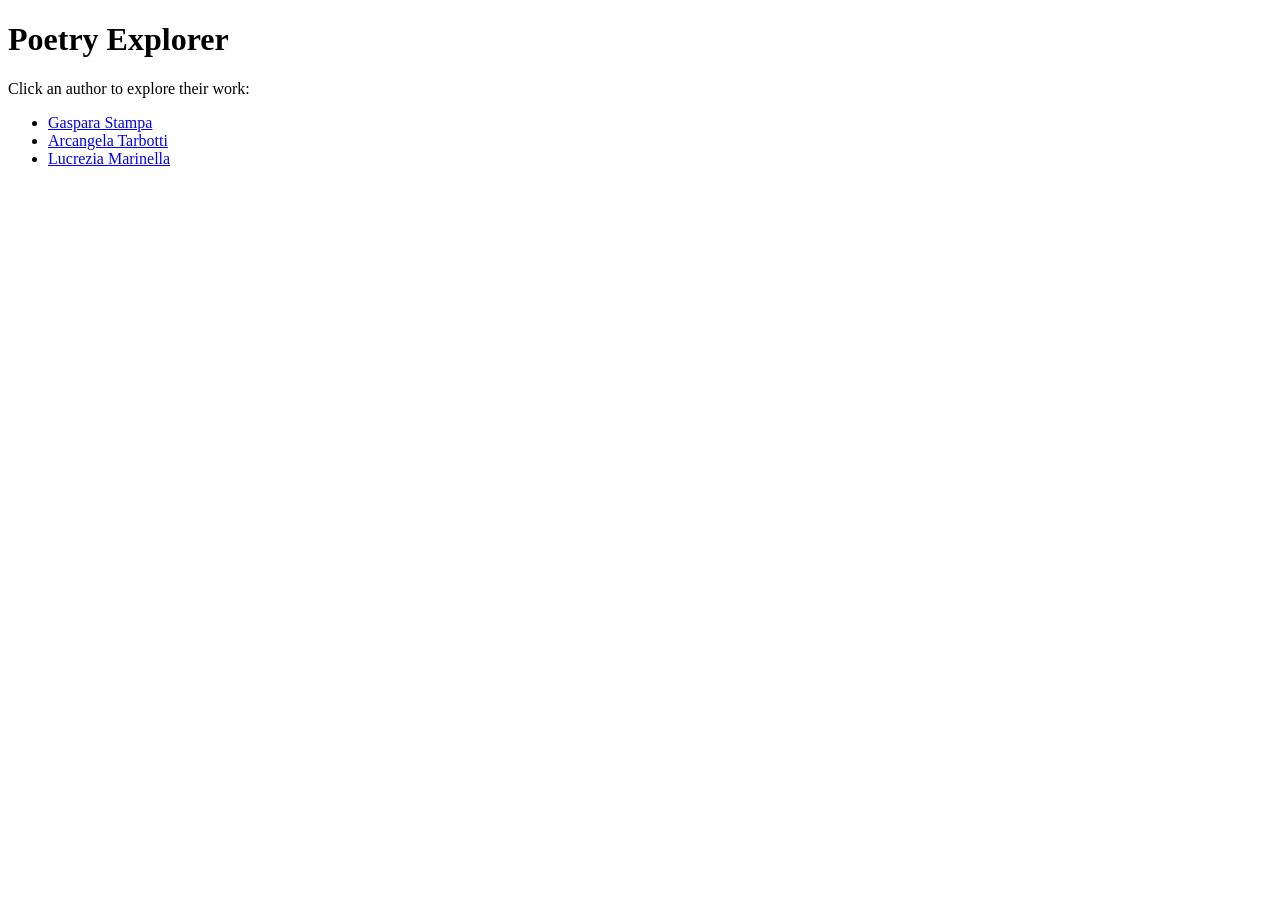
==== index.html @ f0bf9ea3 "Add files via upload" ====
<!DOCTYPE html>
<html>

<head>
    <title>POETRY EXPLORER</title>
    <link rel="stylesheet" type="text/css" href="./styles/style.css" media="screen" />
</head>
    
<body>
    <h1>Poetry Explorer</h1>
    <p>Click an author to explore their work:</p>

    <ul>
        <li><a href="Gaspara Stampa.html">Gaspara Stampa</a></li>
         <li><a href="Arcangela Tarbotti.html">Arcangela Tarbotti</a></li>
          <li><a href="Lucrezia Marinella.html">Lucrezia Marinella</a></li>
    </ul>   
</body>

<script src="main.js">

const data = {
  Gaspara Stampa: {
    rhyme: "Se Voi volete conoscere il mio signore, di bel e dolce aspetto cercate",
    translation: "Ladies,if you would seek to know my lord, picture a man pleasing and sweet of aspect" 
  },
  Arcangela Tarbotti: {
    rhyme: "Non mi burlate se io con penna di candida colomba, funesto corvo vi auguro nel vostro Inferno ",
    translation: "Do not mock me if I, with the pen of a white dove, wish a fatal omen upon you in your Hell"
  },
  Lucrezia Marinella: {
    rhyme: "È adunque primiera, e principal cagione la belleza divina della beltá donnesca, doppo la quale vi concorrono le stelle, il cielo, la natura, e gli elementi."
    translation: "It is therefore the primary and principal cause, the divine beauty of feminine beauty, after which the stars, the sky, nature, and the elements concur."
  }
};

const state = {
  author1: 0,
  author2: 0,
  author3: 0
};

function showDetails(author) {
  const container = document.getElementById(author + '-details');
  const info = data[author];

  state[author]++;

  if (state[author] === 1) {
    container.innerHTML = `
      <h3>Poem:</h3>
      <p>${info.rhyme}</p>
    `;
  } else if (state[author] === 2) {
    container.innerHTML = `
      <h3>Translation:</h3>
      <p>${info.translation}</p>
    `;
  } else {
    state[author] = 0;
    container.innerHTML = "";
  }
}
</script>

</html>
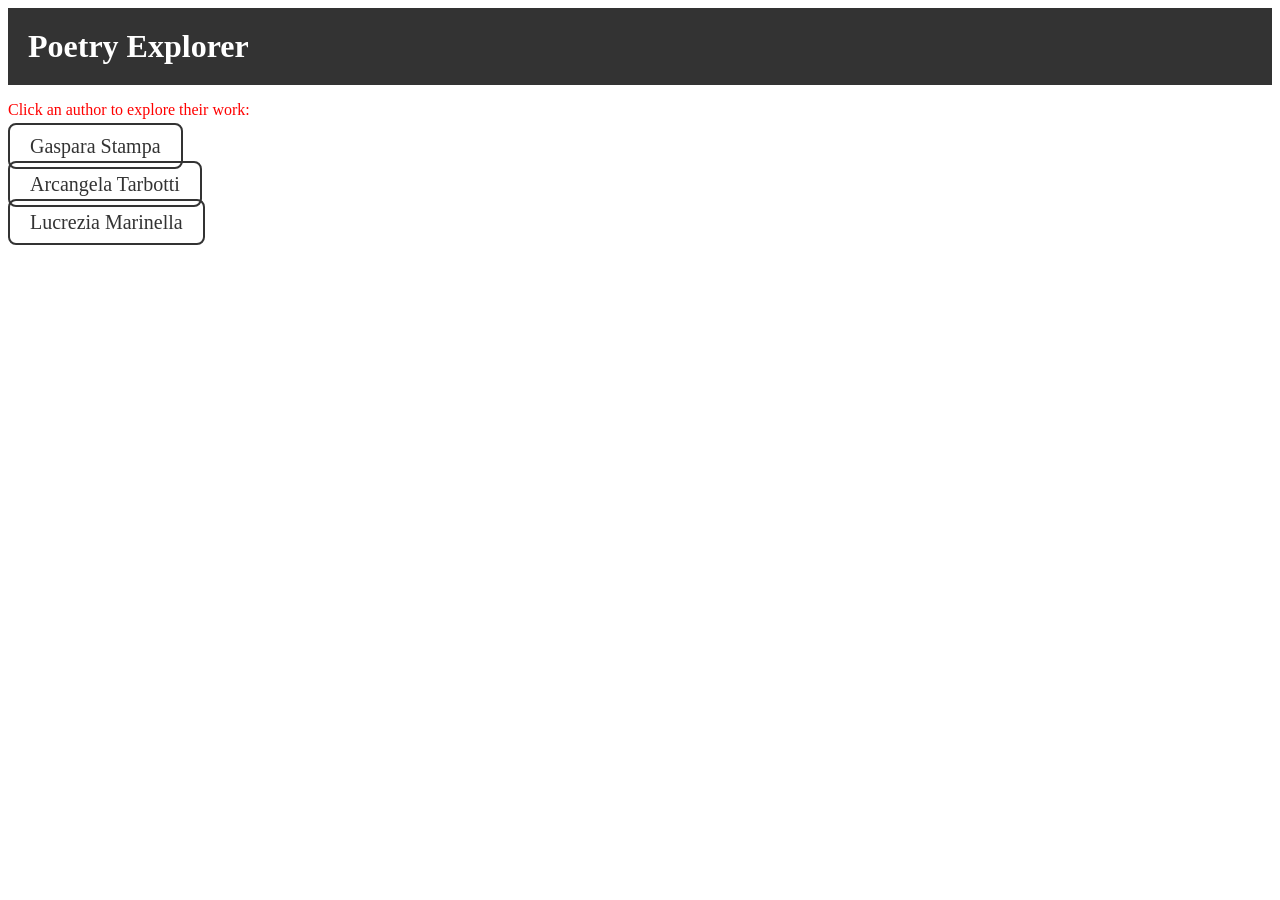
==== commit b3aac4e0: "And an a to Tarabotti" ====
--- a/index.html
+++ b/index.html
@@ -12,7 +12,7 @@
 
     <ul>
         <li><a href="Gaspara Stampa.html">Gaspara Stampa</a></li>
-         <li><a href="Arcangela Tarbotti.html">Arcangela Tarbotti</a></li>
+         <li><a href="Arcangela Tarabotti.html">Arcangela Tarbotti</a></li>
           <li><a href="Lucrezia Marinella.html">Lucrezia Marinella</a></li>
     </ul>   
 </body>
@@ -24,7 +24,7 @@
     rhyme: "Se Voi volete conoscere il mio signore, di bel e dolce aspetto cercate",
     translation: "Ladies,if you would seek to know my lord, picture a man pleasing and sweet of aspect" 
   },
-  Arcangela Tarbotti: {
+  Arcangela Tarabotti: {
     rhyme: "Non mi burlate se io con penna di candida colomba, funesto corvo vi auguro nel vostro Inferno ",
     translation: "Do not mock me if I, with the pen of a white dove, wish a fatal omen upon you in your Hell"
   },
--- a/styles/style.css
+++ b/styles/style.css
@@ -0,0 +1,70 @@
+body {
+  color: red;
+}
+<style>
+body {
+  font-family: Arial, sans-serif;
+  background-color: #f5f5f5;
+  margin: 0;
+  padding: 0;
+  text-align: center;
+}
+
+h1 {
+ background-color: #333;
+  color: white;
+  padding: 20px;
+  margin: 0; 
+}
+
+ul {
+  list-style: none;
+  padding: 0;
+}
+
+li {
+  margin: 15px 0;
+}
+
+a {
+  text-decoration: none;
+  color: #333;
+  font-size: 20px;
+  padding: 10px 20px;
+  border: 2px solid #333;
+  border-radius: 8px;
+  transition: 0.3s;
+}
+  background-color: #333;
+  color: white;
+}
+
+p.clickable {
+  cursor: pointer;
+  color: #0066cc;
+  font-size: 18px;
+  margin-top: 30px;
+}
+
+#Gaspara Stampa-details,
+#Arcangela Tarbotti-details,
+#Lucrezia Marinella-details {
+  margin-top: 20px;
+  padding: 20px;
+  background-color: white;
+  width: 60%;
+  margin-left: auto;
+  margin-right: auto;
+  border-radius: 10px;
+   box-shadow: 0 0 10px rgba(0,0,0,0.1);
+}
+
+button, a.back {
+  display: inline-block;
+  margin-top: 30px;
+  padding: 10px 20px;
+  background-color: #333;
+  color: white;
+  border-radius: 8px;
+}
+</style>
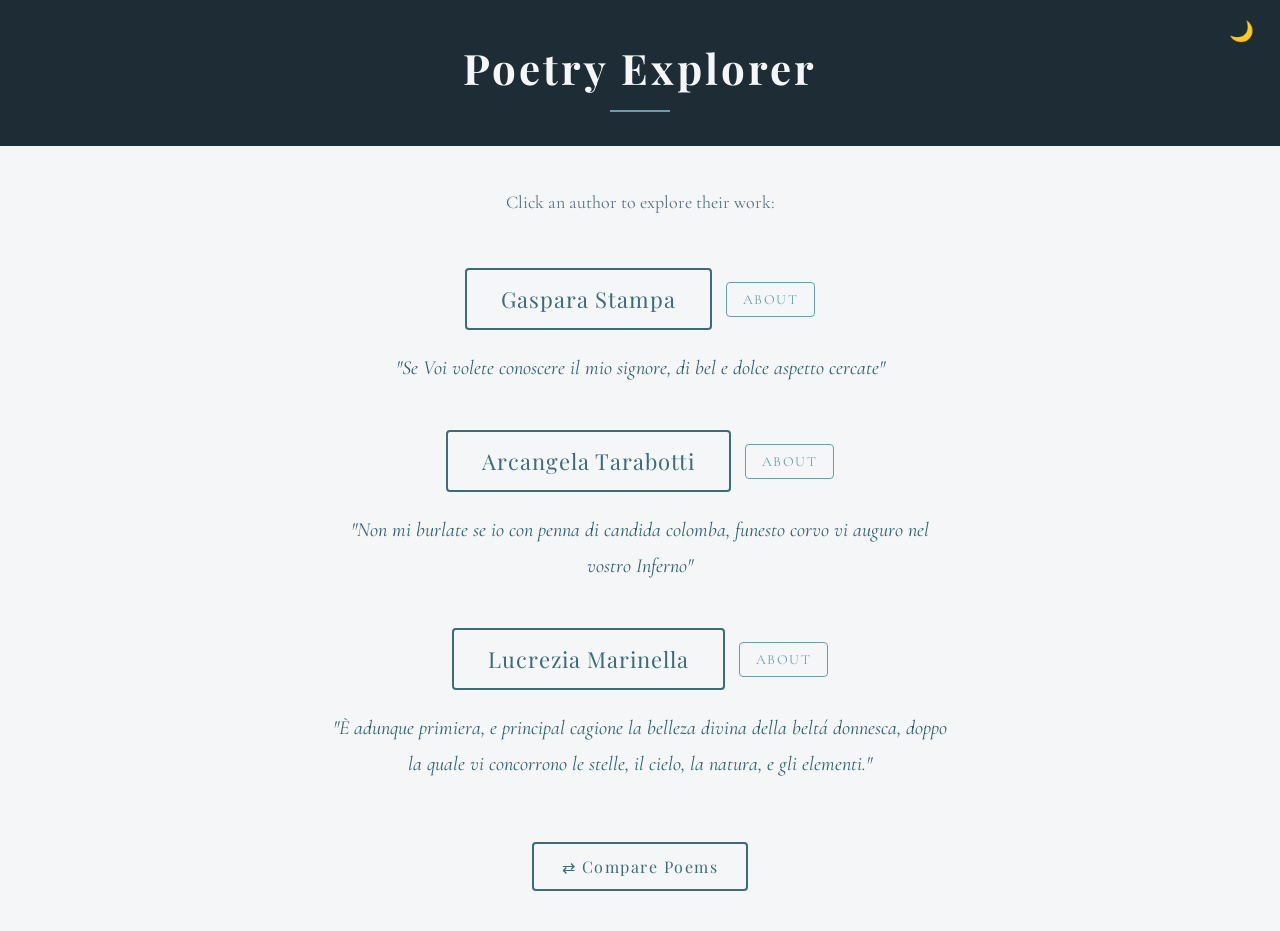
==== commit 02d5f31b: "first commit" ====
--- a/index.html
+++ b/index.html
@@ -7,60 +7,287 @@
 </head>
     
 <body>
+    <button class="theme-toggle" onclick="toggleTheme()">🌙</button>
+
     <h1>Poetry Explorer</h1>
     <p>Click an author to explore their work:</p>
 
     <ul>
-        <li><a href="Gaspara Stampa.html">Gaspara Stampa</a></li>
-         <li><a href="Arcangela Tarabotti.html">Arcangela Tarbotti</a></li>
-          <li><a href="Lucrezia Marinella.html">Lucrezia Marinella</a></li>
-    </ul>   
+        <li>
+            <div class="author-row">
+                <a href="Gaspara Stampa.html" class="author-link">Gaspara Stampa</a>
+                <button class="bio-toggle" onclick="toggleBio('stampa-bio', this); return false;">About</button>
+            </div>
+            <div id="stampa-bio" class="bio-box">
+                <p>A Venetian poet considered one of the greatest Italian lyric poets of the Renaissance.
+                She wrote over 300 sonnets inspired by her unrequited love for Count Collaltino di Collalto,
+                published posthumously as <em>Rime</em> (1554). Her work is celebrated for its emotional
+                intensity and female perspective in a male-dominated literary world.</p>
+            </div>
+            <p class="clickable" onclick="showDetails('stampa')">
+                "Se Voi volete conoscere il mio signore, di bel e dolce aspetto cercate"
+            </p>
+            <div id="stampa-details" class="details-box"></div>
+        </li>
+        <li>
+            <div class="author-row">
+                <a href="Arcangela Tarabotti.html" class="author-link">Arcangela Tarabotti</a>
+                <button class="bio-toggle" onclick="toggleBio('tarabotti-bio', this); return false;">About</button>
+            </div>
+            <div id="tarabotti-bio" class="bio-box">
+                <p>A Venetian nun and fierce polemicist who wrote radical critiques of the forced monachization
+                of women in 17th-century Venice. Despite being confined to a convent against her will, she
+                produced bold works like <em>Paternal Tyranny</em> and <em>Women Are No Less Rational Than Men</em>,
+                making her one of the earliest feminist voices in Italian literature.</p>
+            </div>
+            <p class="clickable" onclick="showDetails('tarabotti')">
+                "Non mi burlate se io con penna di candida colomba, funesto corvo vi auguro nel vostro Inferno"
+            </p>
+            <div id="tarabotti-details" class="details-box"></div>
+        </li>
+        <li>
+            <div class="author-row">
+                <a href="Lucrezia Marinella.html" class="author-link">Lucrezia Marinella</a>
+                <button class="bio-toggle" onclick="toggleBio('marinella-bio', this); return false;">About</button>
+            </div>
+            <div id="marinella-bio" class="bio-box">
+                <p>A prolific Venetian writer and one of the most important female intellectuals of the late
+                Renaissance. Her landmark work <em>The Nobility and Excellence of Women</em> (1600) directly
+                challenged misogynist writings of the time, arguing systematically for the moral and intellectual
+                superiority of women. She also wrote poetry, epics, and religious works.</p>
+            </div>
+            <p class="clickable" onclick="showDetails('marinella')">
+                "È adunque primiera, e principal cagione la belleza divina della beltá donnesca, doppo la quale vi concorrono le stelle, il cielo, la natura, e gli elementi."
+            </p>
+            <div id="marinella-details" class="details-box"></div>
+        </li>
+    </ul>
+
+    <!-- Compare section -->
+    <div class="compare-toggle-row">
+        <button class="compare-toggle-btn" onclick="toggleComparePanel()">⇄ Compare Poems</button>
+    </div>
+
+    <div id="compare-panel" class="compare-panel">
+        <div class="compare-selectors">
+            <select id="author-a" class="author-select">
+                <option value="">— Select Author A —</option>
+                <option value="stampa">Gaspara Stampa</option>
+                <option value="tarabotti">Arcangela Tarabotti</option>
+                <option value="marinella">Lucrezia Marinella</option>
+            </select>
+            <button class="swap-btn" onclick="swapAuthors()">⇄ Swap</button>
+            <select id="author-b" class="author-select">
+                <option value="">— Select Author B —</option>
+                <option value="stampa">Gaspara Stampa</option>
+                <option value="tarabotti">Arcangela Tarabotti</option>
+                <option value="marinella">Lucrezia Marinella</option>
+            </select>
+        </div>
+
+        <div class="compare-lang-toggle">
+            <button class="lang-btn active" onclick="showLang('italian', this)">Italian</button>
+            <button class="lang-btn" onclick="showLang('english', this)">English</button>
+        </div>
+
+        <button class="compare-btn" onclick="runComparison()">Compare</button>
+
+        <div id="compare-result" class="compare-grid"></div>
+    </div>
+
+    <script>
+    const data = {
+      stampa: {
+        name: "Gaspara Stampa",
+        rhyme: "Se Voi volete conoscere il mio signore, di bel e dolce aspetto cercate",
+        translation: "Ladies, if you would seek to know my lord, picture a man pleasing and sweet of aspect"
+      },
+      tarabotti: {
+        name: "Arcangela Tarabotti",
+        rhyme: "Non mi burlate se io con penna di candida colomba, funesto corvo vi auguro nel vostro Inferno",
+        translation: "Do not mock me if I, with the pen of a white dove, wish a fatal omen upon you in your Hell"
+      },
+      marinella: {
+        name: "Lucrezia Marinella",
+        rhyme: "È adunque primiera, e principal cagione la belleza divina della beltá donnesca, doppo la quale vi concorrono le stelle, il cielo, la natura, e gli elementi.",
+        translation: "It is therefore the primary and principal cause, the divine beauty of feminine beauty, after which the stars, the sky, nature, and the elements concur."
+      }
+    };
+
+    const state = {
+      stampa: 0,
+      tarabotti: 0,
+      marinella: 0
+    };
+
+    let currentLang = 'italian';
+
+    function playSound(type) {
+      const ctx = new (window.AudioContext || window.webkitAudioContext)();
+      if (type === 'poem') {
+        const osc = ctx.createOscillator();
+        const gain = ctx.createGain();
+        osc.connect(gain);
+        gain.connect(ctx.destination);
+        osc.type = 'sine';
+        osc.frequency.setValueAtTime(440, ctx.currentTime);
+        osc.frequency.exponentialRampToValueAtTime(220, ctx.currentTime + 0.3);
+        gain.gain.setValueAtTime(0.3, ctx.currentTime);
+        gain.gain.exponentialRampToValueAtTime(0.001, ctx.currentTime + 0.4);
+        osc.start(ctx.currentTime);
+        osc.stop(ctx.currentTime + 0.4);
+      }
+      if (type === 'translation') {
+        const osc = ctx.createOscillator();
+        const gain = ctx.createGain();
+        osc.connect(gain);
+        gain.connect(ctx.destination);
+        osc.type = 'sine';
+        osc.frequency.setValueAtTime(528, ctx.currentTime);
+        osc.frequency.exponentialRampToValueAtTime(320, ctx.currentTime + 0.3);
+        gain.gain.setValueAtTime(0.2, ctx.currentTime);
+        gain.gain.exponentialRampToValueAtTime(0.001, ctx.currentTime + 0.5);
+        osc.start(ctx.currentTime);
+        osc.stop(ctx.currentTime + 0.5);
+      }
+    }
+
+    function showDetails(author) {
+      const container = document.getElementById(author + '-details');
+      const info = data[author];
+
+      state[author]++;
+
+      container.classList.remove('animate', 'showing-translation');
+      void container.offsetWidth;
+
+      if (state[author] === 1) {
+        playSound('poem');
+        container.innerHTML = `
+          <h3>Poem</h3>
+          <p>${info.rhyme}</p>
+          <button class="copy-btn" onclick="copyText('${info.rhyme}', this)">Copy</button>
+        `;
+        container.classList.add('animate');
+      } else if (state[author] === 2) {
+        playSound('translation');
+        container.innerHTML = `
+          <h3>Translation</h3>
+          <p>${info.translation}</p>
+          <button class="copy-btn" onclick="copyText('${info.translation}', this)">Copy</button>
+        `;
+        container.classList.add('animate', 'showing-translation');
+      } else {
+        state[author] = 0;
+        container.innerHTML = "";
+      }
+    }
+
+    function copyText(text, btn) {
+      navigator.clipboard.writeText(text).then(() => {
+        btn.textContent = 'Copied ✓';
+        setTimeout(() => btn.textContent = 'Copy', 2000);
+      });
+    }
+
+    function toggleBio(id, btn) {
+      const bio = document.getElementById(id);
+      const isOpen = bio.classList.contains('bio-open');
+
+      document.querySelectorAll('.bio-box').forEach(b => b.classList.remove('bio-open'));
+      document.querySelectorAll('.bio-toggle').forEach(b => {
+        b.classList.remove('active');
+        b.textContent = 'About';
+      });
+
+      if (!isOpen) {
+        bio.classList.add('bio-open');
+        btn.classList.add('active');
+        btn.textContent = 'Close';
+      }
+    }
+
+    function toggleComparePanel() {
+      const panel = document.getElementById('compare-panel');
+      const btn = document.querySelector('.compare-toggle-btn');
+      const isOpen = panel.classList.contains('compare-open');
+      panel.classList.toggle('compare-open');
+      btn.textContent = isOpen ? '⇄ Compare Poems' : '✕ Close Comparison';
+    }
+
+    function runComparison() {
+      const a = document.getElementById('author-a').value;
+      const b = document.getElementById('author-b').value;
+      const result = document.getElementById('compare-result');
+
+      if (!a || !b) {
+        result.innerHTML = '<p class="compare-error">Please select two authors.</p>';
+        return;
+      }
+      if (a === b) {
+        result.innerHTML = '<p class="compare-error">Please select two different authors.</p>';
+        return;
+      }
+
+      result.innerHTML = '';
+      renderCards(a, b);
+    }
+
+    function renderCards(a, b) {
+      const result = document.getElementById('compare-result');
+      const infoA = data[a];
+      const infoB = data[b];
+      const textA = currentLang === 'italian' ? infoA.rhyme : infoA.translation;
+      const textB = currentLang === 'italian' ? infoB.rhyme : infoB.translation;
+
+      result.innerHTML = `
+        <div class="compare-card animate">
+          <h3>${infoA.name}</h3>
+          <p>${textA}</p>
+        </div>
+        <div class="compare-card animate">
+          <h3>${infoB.name}</h3>
+          <p>${textB}</p>
+        </div>
+      `;
+    }
+
+    function showLang(lang, btn) {
+      currentLang = lang;
+      document.querySelectorAll('.lang-btn').forEach(b => b.classList.remove('active'));
+      btn.classList.add('active');
+
+      const a = document.getElementById('author-a').value;
+      const b = document.getElementById('author-b').value;
+      if (a && b && a !== b) renderCards(a, b);
+    }
+
+    function swapAuthors() {
+      const selectA = document.getElementById('author-a');
+      const selectB = document.getElementById('author-b');
+      const temp = selectA.value;
+      selectA.value = selectB.value;
+      selectB.value = temp;
+
+      const a = selectA.value;
+      const b = selectB.value;
+      if (a && b && a !== b) renderCards(a, b);
+    }
+
+    function toggleTheme() {
+      document.body.classList.toggle('dark');
+      const isDark = document.body.classList.contains('dark');
+      localStorage.setItem('theme', isDark ? 'dark' : 'light');
+      document.querySelector('.theme-toggle').textContent = isDark ? '☀️' : '🌙';
+    }
+
+    (function() {
+      if (localStorage.getItem('theme') === 'dark') {
+        document.body.classList.add('dark');
+        document.querySelector('.theme-toggle').textContent = '☀️';
+      }
+    })();
+    </script>
+
 </body>
-
-<script src="main.js">
-
-const data = {
-  Gaspara Stampa: {
-    rhyme: "Se Voi volete conoscere il mio signore, di bel e dolce aspetto cercate",
-    translation: "Ladies,if you would seek to know my lord, picture a man pleasing and sweet of aspect" 
-  },
-  Arcangela Tarabotti: {
-    rhyme: "Non mi burlate se io con penna di candida colomba, funesto corvo vi auguro nel vostro Inferno ",
-    translation: "Do not mock me if I, with the pen of a white dove, wish a fatal omen upon you in your Hell"
-  },
-  Lucrezia Marinella: {
-    rhyme: "È adunque primiera, e principal cagione la belleza divina della beltá donnesca, doppo la quale vi concorrono le stelle, il cielo, la natura, e gli elementi."
-    translation: "It is therefore the primary and principal cause, the divine beauty of feminine beauty, after which the stars, the sky, nature, and the elements concur."
-  }
-};
-
-const state = {
-  author1: 0,
-  author2: 0,
-  author3: 0
-};
-
-function showDetails(author) {
-  const container = document.getElementById(author + '-details');
-  const info = data[author];
-
-  state[author]++;
-
-  if (state[author] === 1) {
-    container.innerHTML = `
-      <h3>Poem:</h3>
-      <p>${info.rhyme}</p>
-    `;
-  } else if (state[author] === 2) {
-    container.innerHTML = `
-      <h3>Translation:</h3>
-      <p>${info.translation}</p>
-    `;
-  } else {
-    state[author] = 0;
-    container.innerHTML = "";
-  }
-}
-</script>
-
-</html> +</html>
--- a/styles/style.css
+++ b/styles/style.css
@@ -1,70 +1,514 @@
+@import url('https://fonts.googleapis.com/css2?family=Playfair+Display:ital,wght@0,400;0,700;1,400&family=Cormorant+Garamond:ital,wght@0,400;0,600;1,400&display=swap');
+
+/* ── Color Variables ── */
+:root {
+  --bg:           #f4f6f7;
+  --header-bg:    #1e2d35;
+  --header-text:  #f4f6f7;
+  --accent:       #3d6b7a;
+  --accent-light: #6a9eaa;
+  --poem-color:   #2e5f6e;
+  --trans-color:  #4a6741;
+  --bio-color:    #1e2d35;
+  --box-bg:       #f0f5f6;
+  --bio-bg:       #eaf1f3;
+  --text-muted:   #5a7080;
+}
+
+/* ── Dark mode palette ── */
+body.dark {
+  --bg:           #111a1f;
+  --header-bg:    #0a1014;
+  --header-text:  #d0e4e8;
+  --accent:       #4e8fa0;
+  --accent-light: #7bb8c6;
+  --poem-color:   #6ab0c0;
+  --trans-color:  #7aab6e;
+  --bio-color:    #c8dde2;
+  --box-bg:       #1a272d;
+  --bio-bg:       #162028;
+  --text-muted:   #7a9eaa;
+}
+
+*, *::before, *::after {
+  box-sizing: border-box;
+}
+
 body {
-  color: red;
-}
-<style>
-body {
-  font-family: Arial, sans-serif;
-  background-color: #f5f5f5;
+  font-family: 'Cormorant Garamond', Georgia, serif;
+  background-color: var(--bg);
+  color: var(--bio-color);
   margin: 0;
   padding: 0;
   text-align: center;
-}
-
+  animation: fadeIn 0.8s ease both;
+  transition: background-color 0.4s ease, color 0.4s ease;
+}
+
+@keyframes fadeIn {
+  from { opacity: 0; transform: translateY(10px); }
+  to   { opacity: 1; transform: translateY(0); }
+}
+
+/* ── Dark mode toggle ── */
+.theme-toggle {
+  position: fixed;
+  top: 18px;
+  right: 20px;
+  font-size: 20px;
+  background: transparent;
+  border: none;
+  cursor: pointer;
+  z-index: 999;
+  transition: transform 0.3s ease;
+}
+
+.theme-toggle:hover {
+  transform: scale(1.2);
+}
+
+/* ── Header ── */
 h1 {
- background-color: #333;
-  color: white;
-  padding: 20px;
-  margin: 0; 
-}
-
+  font-family: 'Playfair Display', Georgia, serif;
+  background-color: var(--header-bg);
+  color: var(--header-text);
+  padding: 40px 30px 34px;
+  margin: 0;
+  font-size: 42px;
+  letter-spacing: 3px;
+  font-weight: 700;
+  position: relative;
+  transition: background-color 0.4s ease, color 0.4s ease;
+}
+
+h1::after {
+  content: '';
+  display: block;
+  width: 60px;
+  height: 2px;
+  background-color: var(--accent-light);
+  margin: 14px auto 0;
+}
+
+/* ── Intro text ── */
+p {
+  font-size: 18px;
+  line-height: 1.8;
+  color: var(--text-muted);
+  margin-top: 40px;
+}
+
+/* ── Author list ── */
 ul {
   list-style: none;
   padding: 0;
+  margin-top: 50px;
+  margin-bottom: 60px;
 }
 
 li {
-  margin: 15px 0;
-}
-
-a {
+  margin: 44px 0;
+}
+
+/* ── Author row ── */
+.author-row {
+  display: inline-flex;
+  align-items: center;
+  gap: 14px;
+}
+
+/* ── Author link ── */
+a.author-link {
   text-decoration: none;
-  color: #333;
+  color: var(--accent);
+  font-family: 'Playfair Display', Georgia, serif;
+  font-size: 22px;
+  padding: 14px 34px;
+  border: 2px solid var(--accent);
+  border-radius: 4px;
+  letter-spacing: 1px;
+  display: inline-block;
+  transition: background-color 0.3s ease, color 0.3s ease, padding 0.3s ease;
+}
+
+a.author-link:hover {
+  background-color: var(--accent);
+  color: #fff;
+  padding-left: 44px;
+  padding-right: 44px;
+}
+
+/* ── About toggle button ── */
+.bio-toggle {
+  font-family: 'Cormorant Garamond', Georgia, serif;
+  font-size: 14px;
+  letter-spacing: 1.5px;
+  text-transform: uppercase;
+  color: var(--accent-light);
+  background: transparent;
+  border: 1px solid var(--accent-light);
+  border-radius: 4px;
+  padding: 8px 16px;
+  cursor: pointer;
+  transition: background-color 0.3s ease, color 0.3s ease;
+}
+
+.bio-toggle:hover,
+.bio-toggle.active {
+  background-color: var(--accent-light);
+  color: white;
+}
+
+/* ── Bio box ── */
+.bio-box {
+  display: none;
+  margin: 16px auto 0;
+  padding: 24px 32px;
+  background-color: var(--bio-bg);
+  border-left: 3px solid var(--accent-light);
+  width: 90%;
+  max-width: 620px;
+  border-radius: 4px;
+  text-align: left;
+  line-height: 1.9;
+  animation: slideDown 0.35s ease both;
+  transition: background-color 0.4s ease;
+}
+
+.bio-box.bio-open {
+  display: block;
+}
+
+.bio-box p {
+  margin: 0;
+  color: var(--bio-color);
+  font-size: 16px;
+  font-style: normal;
+  margin-top: 0;
+}
+
+/* ── Clickable poem ── */
+p.clickable {
+  cursor: pointer;
+  color: var(--poem-color);
   font-size: 20px;
-  padding: 10px 20px;
-  border: 2px solid #333;
-  border-radius: 8px;
-  transition: 0.3s;
-}
-  background-color: #333;
-  color: white;
-}
-
-p.clickable {
-  cursor: pointer;
-  color: #0066cc;
-  font-size: 18px;
-  margin-top: 30px;
-}
-
-#Gaspara Stampa-details,
-#Arcangela Tarbotti-details,
-#Lucrezia Marinella-details {
   margin-top: 20px;
-  padding: 20px;
-  background-color: white;
-  width: 60%;
+  font-style: italic;
+  transition: opacity 0.3s ease;
+  width: 90%;
+  max-width: 620px;
   margin-left: auto;
   margin-right: auto;
-  border-radius: 10px;
-   box-shadow: 0 0 10px rgba(0,0,0,0.1);
-}
-
-button, a.back {
+}
+
+p.clickable:hover {
+  opacity: 0.65;
+}
+
+/* ── Details box ── */
+.details-box,
+[id$="-details"] {
+  margin-top: 12px;
+  margin-left: auto;
+  margin-right: auto;
+  width: 90%;
+  max-width: 620px;
+}
+
+.details-box:not(:empty),
+[id$="-details"]:not(:empty) {
+  padding: 28px 36px;
+  background-color: var(--box-bg);
+  border-radius: 6px;
+  box-shadow: 0 4px 22px rgba(30, 45, 53, 0.08);
+  line-height: 1.9;
+  font-size: 17px;
+  transition: background-color 0.4s ease;
+}
+
+.details-box h3,
+[id$="-details"] h3 {
+  font-family: 'Playfair Display', Georgia, serif;
+  font-style: normal;
+  font-size: 13px;
+  letter-spacing: 2px;
+  text-transform: uppercase;
+  color: var(--accent-light);
+  margin-bottom: 12px;
+  margin-top: 0;
+}
+
+.details-box p,
+[id$="-details"] p {
+  margin: 0;
+  font-size: 17px;
+  font-style: italic;
+  color: var(--poem-color);
+}
+
+.details-box.showing-translation p,
+[id$="-details"].showing-translation p {
+  color: var(--trans-color);
+}
+
+/* ── Copy button ── */
+.copy-btn {
+  display: block;
+  margin-top: 16px;
+  margin-left: auto;
+  font-family: 'Cormorant Garamond', Georgia, serif;
+  font-size: 13px;
+  letter-spacing: 1.5px;
+  text-transform: uppercase;
+  color: var(--accent-light);
+  background: transparent;
+  border: 1px solid var(--accent-light);
+  border-radius: 4px;
+  padding: 6px 14px;
+  cursor: pointer;
+  transition: background-color 0.3s ease, color 0.3s ease;
+}
+
+.copy-btn:hover {
+  background-color: var(--accent-light);
+  color: white;
+}
+
+/* ── Slide-in animation ── */
+.animate {
+  animation: slideDown 0.4s ease both;
+}
+
+@keyframes slideDown {
+  from { opacity: 0; transform: translateY(-8px); }
+  to   { opacity: 1; transform: translateY(0); }
+}
+
+/* ── Compare toggle button ── */
+.compare-toggle-row {
+  margin: 0 auto 40px;
+}
+
+.compare-toggle-btn {
+  font-family: 'Playfair Display', Georgia, serif;
+  font-size: 16px;
+  letter-spacing: 1.5px;
+  color: var(--accent);
+  background: transparent;
+  border: 2px solid var(--accent);
+  border-radius: 4px;
+  padding: 12px 28px;
+  cursor: pointer;
+  transition: background-color 0.3s ease, color 0.3s ease;
+}
+
+.compare-toggle-btn:hover {
+  background-color: var(--accent);
+  color: white;
+}
+
+/* ── Compare panel ── */
+.compare-panel {
+  display: none;
+  margin: 0 auto 60px;
+  width: 94%;
+  max-width: 900px;
+}
+
+.compare-panel.compare-open {
+  display: block;
+  animation: slideDown 0.4s ease both;
+}
+
+/* ── Author selectors ── */
+.compare-selectors {
+  display: flex;
+  justify-content: center;
+  align-items: center;
+  gap: 16px;
+  margin-bottom: 20px;
+  flex-wrap: wrap;
+}
+
+.author-select {
+  font-family: 'Cormorant Garamond', Georgia, serif;
+  font-size: 16px;
+  color: var(--bio-color);
+  background-color: var(--box-bg);
+  border: 1px solid var(--accent-light);
+  border-radius: 4px;
+  padding: 10px 16px;
+  cursor: pointer;
+  transition: border-color 0.3s ease;
+}
+
+.author-select:focus {
+  outline: none;
+  border-color: var(--accent);
+}
+
+/* ── Swap button ── */
+.swap-btn {
+  font-family: 'Cormorant Garamond', Georgia, serif;
+  font-size: 16px;
+  letter-spacing: 1px;
+  color: var(--accent-light);
+  background: transparent;
+  border: 1px solid var(--accent-light);
+  border-radius: 4px;
+  padding: 10px 16px;
+  cursor: pointer;
+  transition: background-color 0.3s ease, color 0.3s ease;
+}
+
+.swap-btn:hover {
+  background-color: var(--accent-light);
+  color: white;
+}
+
+/* ── Lang toggle ── */
+.compare-lang-toggle {
+  display: flex;
+  justify-content: center;
+  gap: 12px;
+  margin-bottom: 16px;
+}
+
+.lang-btn {
+  font-family: 'Cormorant Garamond', Georgia, serif;
+  font-size: 14px;
+  letter-spacing: 1.5px;
+  text-transform: uppercase;
+  color: var(--accent-light);
+  background: transparent;
+  border: 1px solid var(--accent-light);
+  border-radius: 4px;
+  padding: 8px 20px;
+  cursor: pointer;
+  transition: background-color 0.3s ease, color 0.3s ease;
+}
+
+.lang-btn.active,
+.lang-btn:hover {
+  background-color: var(--accent-light);
+  color: white;
+}
+
+/* ── Compare button ── */
+.compare-btn {
+  font-family: 'Playfair Display', Georgia, serif;
+  font-size: 15px;
+  letter-spacing: 1.5px;
+  color: white;
+  background-color: var(--accent);
+  border: 2px solid var(--accent);
+  border-radius: 4px;
+  padding: 10px 28px;
+  cursor: pointer;
+  margin-bottom: 24px;
+  transition: background-color 0.3s ease, color 0.3s ease;
+}
+
+.compare-btn:hover {
+  background-color: transparent;
+  color: var(--accent);
+}
+
+/* ── Compare grid ── */
+.compare-grid {
+  display: grid;
+  grid-template-columns: 1fr 1fr;
+  gap: 20px;
+  text-align: left;
+}
+
+.compare-card {
+  background-color: var(--box-bg);
+  border-radius: 6px;
+  padding: 28px 24px;
+  box-shadow: 0 4px 22px rgba(30, 45, 53, 0.07);
+  transition: background-color 0.4s ease;
+}
+
+.compare-card h3 {
+  font-family: 'Playfair Display', Georgia, serif;
+  font-size: 14px;
+  letter-spacing: 1.5px;
+  text-transform: uppercase;
+  color: var(--accent-light);
+  margin-top: 0;
+  margin-bottom: 14px;
+}
+
+.compare-card p {
+  font-style: italic;
+  font-size: 17px;
+  line-height: 1.9;
+  color: var(--poem-color);
+  margin: 0;
+}
+
+/* ── Error message ── */
+.compare-error {
+  color: var(--accent);
+  font-style: italic;
+  font-size: 16px;
+  text-align: center;
+}
+
+/* ── Back button ── */
+a.back {
   display: inline-block;
-  margin-top: 30px;
-  padding: 10px 20px;
-  background-color: #333;
-  color: white;
-  border-radius: 8px;
-}
-</style>+  margin-top: 50px;
+  margin-bottom: 60px;
+  background-color: var(--header-bg);
+  color: var(--header-text);
+  text-decoration: none;
+  font-family: 'Playfair Display', Georgia, serif;
+  font-size: 15px;
+  letter-spacing: 1.5px;
+  padding: 12px 28px;
+  border: 2px solid var(--header-bg);
+  border-radius: 4px;
+  transition: background-color 0.3s ease, color 0.3s ease;
+}
+
+a.back:hover {
+  background-color: transparent;
+  color: var(--header-bg);
+}
+
+/* ── Responsive ── */
+@media (max-width: 650px) {
+  .compare-grid {
+    grid-template-columns: 1fr;
+  }
+
+  .compare-selectors {
+    flex-direction: column;
+  }
+}
+
+@media (max-width: 600px) {
+  h1 {
+    font-size: 28px;
+    padding: 28px 16px 22px;
+  }
+
+  .author-row {
+    flex-direction: column;
+    gap: 10px;
+  }
+
+  a.author-link {
+    font-size: 18px;
+    padding: 12px 24px;
+  }
+
+  .bio-box,
+  .details-box,
+  [id$="-details"] {
+    width: 94%;
+    padding: 20px;
+  }
+}
